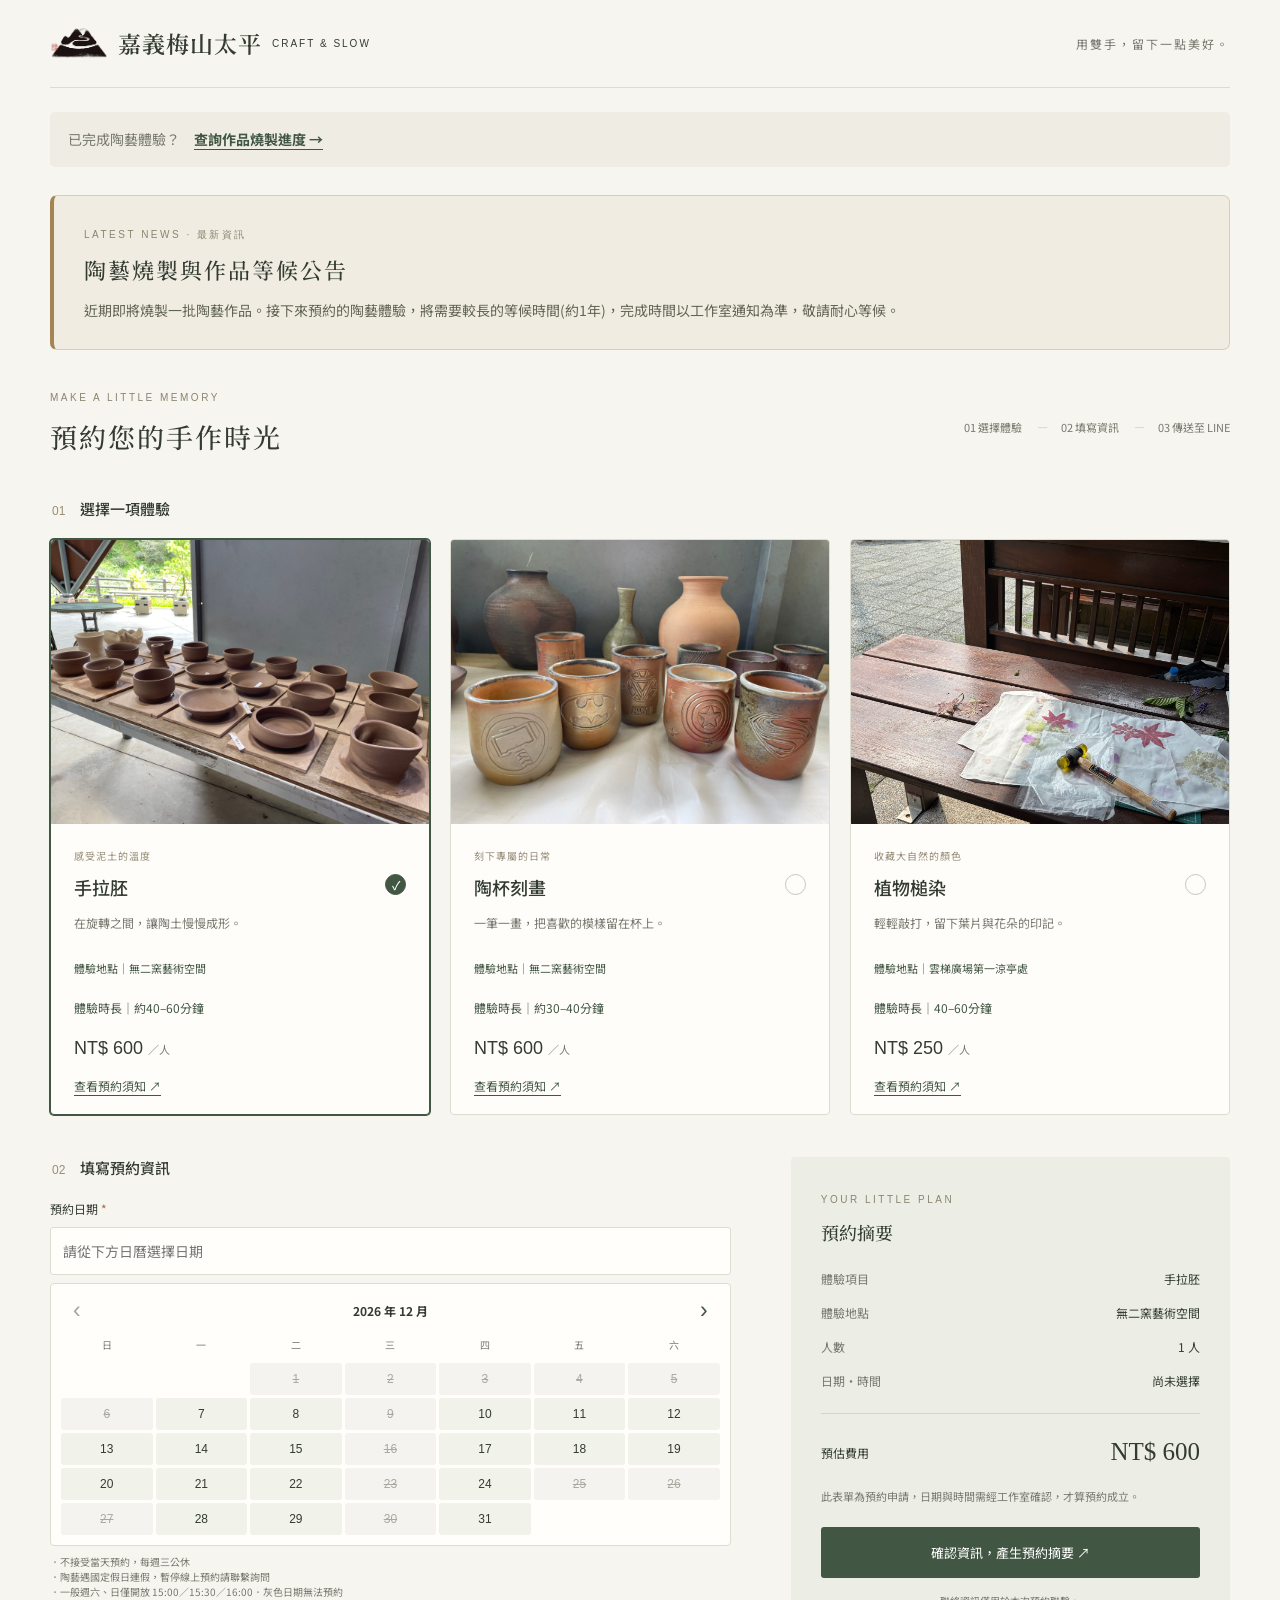
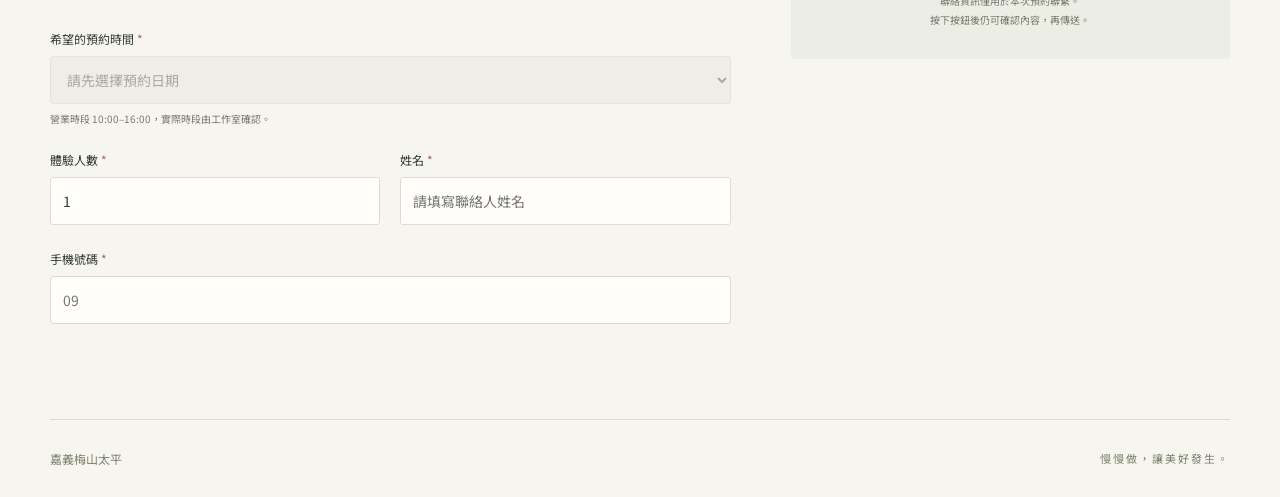
==== index.html @ c58a6919 "Show short booking references and clarify admin sign-in" ====
<!doctype html>
<html lang="zh-Hant"><head>
<meta name="referrer" content="no-referrer">
<meta charset="utf-8"><meta name="viewport" content="width=device-width, initial-scale=1"><title>嘉義梅山太平｜體驗預約</title><meta name="description" content="預約您的手作時光"><meta property="og:type" content="website"><meta property="og:title" content="嘉義梅山太平｜體驗預約"><meta property="og:description" content="預約你的手作時光"><meta name="twitter:card" content="summary"><meta name="twitter:description" content="預約你的手作時光"><link rel="stylesheet" href="style.css"></head>
<body><header><a href="index.html" class="brand"><img id="mascot" hidden alt="工作室吉祥物">嘉義梅山太平 <small>CRAFT & SLOW</small></a><span>用雙手，留下一點美好。</span></header>
<main>
<p class="kiln-entry">已完成陶藝體驗？<a href="kiln-status.html">查詢作品燒製進度 →</a></p>
<section id="latest-news" class="latest-news" aria-labelledby="news-title"><div class="news-copy"><span class="eyebrow">LATEST NEWS · 最新資訊</span><h2 id="news-title"></h2><p id="news-text"></p></div><img id="news-image" hidden alt="工作室最新資訊"></section><section id="booking"><div class="section-head"><div><span class="eyebrow">MAKE A LITTLE MEMORY</span><h2>預約您的手作時光</h2></div><span class="steps">01 選擇體驗 <i>—</i> 02 填寫資訊 <i>—</i> 03 傳送至 LINE</span></div>
<form id="form"><fieldset><legend><b>01</b> 選擇一項體驗</legend><div class="experiences">
<label class="card"><input type="radio" name="experience" value="手拉胚" data-price="600" data-location="無二窯藝術空間" checked><div class="tile clay">◒</div><div class="card-body"><span class="tag">感受泥土的溫度</span><h3>手拉胚 <span class="check">✓</span></h3><p>在旋轉之間，讓陶土慢慢成形。</p><p class="location">體驗地點｜無二窯藝術空間</p><p class="duration">體驗時長｜約40–60分鐘</p><strong>NT$ 600 <small>／人</small></strong><span class="notice-hint">查看預約須知 ↗</span></div></label>
<label class="card"><input type="radio" name="experience" value="陶杯刻畫" data-price="600" data-location="無二窯藝術空間"><div class="tile cup">☕</div><div class="card-body"><span class="tag">刻下專屬的日常</span><h3>陶杯刻畫 <span class="check">✓</span></h3><p>一筆一畫，把喜歡的模樣留在杯上。</p><p class="location">體驗地點｜無二窯藝術空間</p><p class="duration">體驗時長｜約30–40分鐘</p><strong>NT$ 600 <small>／人</small></strong><span class="notice-hint">查看預約須知 ↗</span></div></label>
<label class="card"><input type="radio" name="experience" value="植物槌染" data-price="250" data-location="雲梯廣場第一涼亭處"><div class="tile plant">❧</div><div class="card-body"><span class="tag">收藏大自然的顏色</span><h3>植物槌染 <span class="check">✓</span></h3><p>輕輕敲打，留下葉片與花朵的印記。</p><p class="location">體驗地點｜雲梯廣場第一涼亭處</p><p class="duration">體驗時長｜40–60分鐘</p><strong>NT$ 250 <small>／人</small></strong><span class="notice-hint">查看預約須知 ↗</span></div></label></div></fieldset>
<div class="booking-grid"><fieldset class="details"><legend><b>02</b> 填寫預約資訊</legend><div class="fields"><div class="date-field"><label for="date">預約日期 <em>*</em></label><input type="text" id="date" readonly placeholder="請從下方日曆選擇日期" aria-describedby="date-help"><div id="calendar" aria-label="選擇預約日期"></div><small id="date-help">．不接受當天預約，每週三公休<br>．陶藝遇國定假日連假，暫停線上預約請聯繫詢問<br>．一般週六、日僅開放 15:00／15:30／16:00．灰色日期無法預約</small><p id="date-error" role="alert" class="date-error"></p></div><label class="time-field">希望的預約時間 <em>*</em><select id="time" required><option value="">請選擇時間</option><option value="10:00">10:00</option><option value="10:30">10:30</option><option value="11:00">11:00</option><option value="11:30">11:30</option><option value="12:00">12:00</option><option value="12:30">12:30</option><option value="13:00">13:00</option><option value="13:30">13:30</option><option value="14:00">14:00</option><option value="14:30">14:30</option><option value="15:00">15:00</option><option value="15:30">15:30</option><option value="16:00">16:00</option></select><small>營業時段 10:00–16:00，實際時段由工作室確認。</small></label><label>體驗人數 <em>*</em><input type="number" id="people" min="1" max="999" value="1" required inputmode="numeric"></label><label>姓名 <em>*</em><input id="name" autocomplete="name" placeholder="請填寫聯絡人姓名" maxlength="50" required></label><label class="full">手機號碼 <em>*</em><input type="tel" id="phone" autocomplete="tel-national" inputmode="numeric" placeholder="09" pattern="09[0-9]{8}" minlength="10" maxlength="10" title="請輸入 09 開頭的 10 碼台灣手機號碼" required></label></div></fieldset>
<aside><span class="eyebrow">YOUR LITTLE PLAN</span><h3>預約摘要</h3><dl><div><dt>體驗項目</dt><dd id="sum-exp"></dd></div><div><dt>體驗地點</dt><dd id="sum-location"></dd></div><div><dt>人數</dt><dd id="sum-people"></dd></div><div><dt>日期・時間</dt><dd id="sum-date">尚未選擇</dd></div></dl><div class="total"><span>預估費用</span><strong id="total"></strong></div><p class="note">此表單為預約申請，日期與時間需經工作室確認，才算預約成立。</p><button type="submit" class="primary">確認資訊，產生預約摘要 ↗</button><p class="privacy">聯絡資訊僅用於本次預約聯繫。<br>按下按鈕後仍可確認內容，再傳送。</p></aside></div></form></section>
<footer>嘉義梅山太平 <span>慢慢做，讓美好發生。</span></footer></main>
<dialog id="experience-dialog" aria-labelledby="info-title"><div class="notice-top"><span>預約前，先了解一下</span><button type="button" id="notice-close" aria-label="關閉預約須知">×</button></div><div class="notice-scroll"><section class="experience-info" aria-label="體驗注意事項"><div class="info-heading"><div><span class="eyebrow">BEFORE YOUR EXPERIENCE</span><h3 id="info-title">手拉胚｜預約須知</h3></div><span>隨體驗項目切換</span></div><div class="info-grid"><div><ul id="experience-notes"></ul><p class="note">營業時段 10:00–16:00。實際預約日期與時間，須待工作室回覆確認。</p></div><div class="process-frame custom-image" id="process-frame" hidden><img id="process-image" alt="體驗過程"><button type="button" id="motion-toggle" class="secondary" hidden>暫停動畫</button></div></div></section></div><div class="notice-bottom"><button type="button" id="notice-confirm" class="primary">了解，繼續填寫預約</button></div></dialog><dialog id="review"><form method="dialog"><button class="close" aria-label="關閉">×</button></form><span class="eyebrow">ONE MORE LITTLE STEP</span><h2>確認你的預約申請</h2><p>姓名和手機保留在工作室的預約名單，用於預約確認與到場核對。請從工作室官方 LINE 開啟本頁，儲存後，小卡會自動傳回開啟此頁的一對一聊天室，顯示預約編號、體驗、日期、時間和人數。若需要，系統也會傳送一則配對訊息。</p><div id="card-preview" class="card-preview"><h3>體驗預約申請</h3><pre id="message"></pre></div><p id="status" role="status"></p><button id="save-booking" class="primary" type="button">儲存預約申請</button><a id="official-chat" class="line-entry secondary" hidden>到官方 LINE 傳送預約編號 ↗</a><button id="copy" class="secondary" type="button" hidden>複製預約編號</button><p class="note">收到工作室確認回覆後，預約才正式成立。</p></dialog>
<script src="config.js"></script><script src="holidays.js"></script><script src="availability.js"></script><script src="app.js"></script><script src="booking-card.js"></script><script src="line.js"></script><script src="notices.js"></script><script src="updates.js"></script></body></html>
---- style.css ----
@import url('https://fonts.googleapis.com/css2?family=Noto+Sans+TC:wght@400;500;600;700&family=Noto+Serif+TC:wght@500;600&display=swap');
:root{--ink:#343c32;--muted:#77796f;--paper:#f7f5ef;--green:#425743;--line:#dddcd1}*{box-sizing:border-box}html{scroll-behavior:smooth}body{margin:0;background:var(--paper);color:var(--ink);font:14px 'Noto Sans TC',sans-serif}header{height:88px;display:flex;align-items:center;justify-content:space-between;max-width:1180px;margin:auto;border-bottom:1px solid var(--line)}a{color:inherit;text-decoration:none}.brand{font:600 24px 'Noto Serif TC',serif;letter-spacing:2px}.brand small{font:10px sans-serif;letter-spacing:2px;margin-left:12px}header>span{color:var(--muted);font-size:12px;letter-spacing:2px}main{max-width:1180px;margin:auto}.intro{display:grid;grid-template-columns:1fr 1fr;align-items:center;padding:60px 35px 50px;gap:40px}.eyebrow{font:10px sans-serif;letter-spacing:2.5px;color:#8a856f}h1{font:500 43px/1.6 'Noto Serif TC',serif;letter-spacing:3px;margin:18px 0}p{line-height:1.9;color:var(--muted)}.intro p{letter-spacing:1px}.anchor{display:inline-block;border-bottom:1px solid var(--green);padding:12px 0;margin-top:12px;font-size:13px}.art{background:#eae7db;border-radius:50% 50% 5px 5px;padding:20px 0 25px;text-align:center}.art svg{width:100%;display:block}.art span{font:12px 'Noto Serif TC',serif;letter-spacing:4px;color:#7c7968}#booking{padding:38px 0 0;border-top:1px solid var(--line)}.section-head{display:flex;align-items:center;justify-content:space-between;margin-bottom:30px}h2{font:500 27px 'Noto Serif TC',serif;letter-spacing:2px;margin:12px 0}.steps{font-size:11px;color:var(--muted)}.steps i{padding:0 12px;color:#b5b5a9}fieldset{border:0;padding:0;margin:0 0 35px;min-width:0}legend{font-weight:500;margin-bottom:20px;font-size:15px}legend b{font:12px sans-serif;color:#9b8d74;margin-right:12px}.experiences{display:grid;grid-template-columns:repeat(3,1fr);gap:20px}.card{display:block;position:relative;cursor:pointer;border:1px solid var(--line);background:#fffdfa;transition:.2s;overflow:hidden;border-radius:4px}.card:has(input:checked){border-color:var(--green);box-shadow:0 0 0 1px var(--green)}.card:has(input:focus-visible){outline:3px solid #ba875d;outline-offset:4px}.card input{position:absolute;opacity:0}.tile{height:128px;display:grid;place-items:center;font:85px Georgia;color:#9f6246;background:#e9dbcb}.cup{background:#e6e2d7;color:#7e7b68;font-size:72px}.plant{background:#dfe6d7;color:#67775a;font-size:100px}.card-body{padding:20px 23px}.tag{font-size:10px;color:#948b76;letter-spacing:1px}h3{font-size:18px;font-weight:500;margin:10px 0}.card p{font-size:12px;margin-bottom:24px}.card strong{font:500 18px sans-serif}.card strong small{font:11px 'Noto Sans TC';color:var(--muted)}.check{float:right;border:1px solid #c6c8bd;border-radius:50%;width:21px;height:21px;text-align:center;color:transparent;font-size:12px;line-height:20px}.card:has(input:checked) .check{background:var(--green);color:white;border-color:var(--green)}.booking-grid{display:grid;grid-template-columns:1.55fr 1fr;gap:60px;margin-top:42px}.fields{display:grid;grid-template-columns:1fr 1fr;gap:25px 20px}.fields label{font-size:12px}.fields em{color:#9c6b50;font-style:normal}.fields input{display:block;width:100%;min-height:48px;border:1px solid var(--line);border-radius:3px;background:#fffefa;padding:12px;font:14px 'Noto Sans TC';color:var(--ink);margin-top:9px}.fields input:focus{outline:2px solid #84937a;outline-offset:1px}.fields small{display:block;font-size:10px;color:var(--muted);margin-top:7px}.full{grid-column:1/-1}aside{background:#eceee5;padding:30px;border-radius:4px;align-self:start}aside h3{font-family:'Noto Serif TC';margin:12px 0 25px}dl{font-size:12px}dl>div{display:flex;justify-content:space-between;gap:12px;margin:17px 0}dt{color:var(--muted);flex-shrink:0}dd{margin:0;text-align:right}.total{border-top:1px solid #d2d6c8;margin-top:24px;padding-top:24px;display:flex;justify-content:space-between;align-items:center;font-size:12px}.total strong{font:25px Georgia}.note{font-size:11px;line-height:1.9;margin:20px 0}.primary,.secondary{border:0;border-radius:3px;padding:16px 12px;width:100%;font:13px 'Noto Sans TC';cursor:pointer;background:var(--green);color:white}.primary:hover{background:#314332}button:disabled{opacity:.5;cursor:default}.secondary{background:#eeeee5;color:var(--ink);margin-top:10px}.privacy{font-size:10px;text-align:center;margin:13px 0 0}footer{display:flex;justify-content:space-between;border-top:1px solid var(--line);margin-top:60px;padding:30px 0;color:#7c806f;font-size:12px}footer span{font-size:11px;letter-spacing:2px}dialog{border:0;border-radius:8px;padding:36px;max-width:480px;width:calc(100% - 32px);color:var(--ink);background:var(--paper)}dialog::backdrop{background:#202b2380}dialog p{font-size:12px}dialog pre{white-space:pre-wrap;background:#eeece3;padding:20px;font:14px/1.9 'Noto Sans TC';user-select:text}.close{float:right;border:0;background:none;font-size:27px;cursor:pointer}#status{color:#6b583e}@media(max-width:800px){header,main{margin:0 22px}header{height:72px}.brand{font-size:19px}.brand small,header>span,.steps{display:none}.intro{grid-template-columns:1fr;padding:38px 0;gap:30px}h1{font-size:34px}.art{max-width:450px;width:100%;margin:auto}.section-head{margin-bottom:25px}.experiences{gap:12px}.card-body{padding:14px}.card p{display:none}.tile{height:100px;font-size:65px}.card h3{font-size:15px}.tag{font-size:9px}.card strong{font-size:15px}.check{width:17px;height:17px;line-height:16px}.booking-grid{grid-template-columns:1fr;gap:0;margin-top:35px}aside{padding:26px}.details{margin-bottom:30px}h2{font-size:23px}}@media(max-width:440px){.experiences{grid-template-columns:1fr}.card{display:flex}.tile{width:95px;min-width:95px;height:auto}.card-body{flex:1}.card p{display:block;margin:6px 0 12px}.card h3{margin:6px 0}.fields{gap:20px 12px}.art{display:block;max-width:320px}.intro{padding-bottom:40px}.intro p{font-size:12px}footer span{letter-spacing:0}dialog{padding:25px}}

.before-booking{background:#eeece3;border-radius:4px;padding:20px 25px;margin-bottom:30px}.before-booking h3{font-family:'Noto Serif TC';margin-top:0}.before-booking ul{padding-left:20px;margin-bottom:0;font-size:12px;color:var(--muted);line-height:2}.card .location{display:block;font-size:11px;color:var(--green);margin:10px 0 18px}


#booking{border-top:0;padding-top:35px}.experience-info{border:1px solid var(--line);background:#fffefa;padding:25px;margin:0 0 35px;border-radius:5px}.info-heading{display:flex;justify-content:space-between;align-items:center;margin-bottom:20px}.info-heading>span{font-size:11px;color:var(--muted)}.info-grid{display:grid;grid-template-columns:minmax(0,1fr) minmax(0,1fr);gap:35px}.process-frame{width:100%;overflow:hidden;align-self:start}.process-frame img{display:block;width:300%;max-width:none;height:auto}.process-frame.custom-image img{width:100%}.info-grid ul{font-size:13px;line-height:2;padding-left:20px;color:var(--muted)}@media(max-width:650px){.info-grid{grid-template-columns:1fr;gap:20px}.experience-info{padding:18px}.info-heading>span{display:none}.info-heading h3{font-size:16px}}
[hidden]{display:none!important}.info-grid:has(.process-frame[hidden]){grid-template-columns:1fr}#mascot{width:52px;height:52px;object-fit:contain;vertical-align:middle;margin-right:10px}.tile img{width:100%;height:100%;object-fit:cover}.tile{overflow:hidden}
.date-field>label{font-size:12px}.date-field>input{display:block;width:100%;padding:12px;border:1px solid var(--line);border-radius:3px;margin-top:9px;background:#fffefa;font:14px 'Noto Sans TC';color:var(--ink)}.date-field>small{display:block;margin-top:8px;font-size:10px;color:var(--muted)}#calendar{border:1px solid var(--line);border-radius:4px;background:#fffefa;margin-top:8px;padding:10px}.calendar-nav{display:flex;align-items:center;justify-content:space-between;margin-bottom:10px;font-size:12px}.calendar-nav button{border:0;background:transparent;color:var(--green);font-size:23px;padding:3px 12px;cursor:pointer}.calendar-grid{display:grid;grid-template-columns:repeat(7,minmax(0,1fr));gap:3px}.calendar-grid .weekday{text-align:center;color:var(--muted);font-size:10px;padding-bottom:8px}.calendar-grid button{border:0;border-radius:3px;background:#f1f2e9;color:var(--ink);padding:9px 0;font:12px sans-serif;cursor:pointer}.calendar-grid button:disabled{opacity:1;color:#aaa99f;background:#f4f3ef;text-decoration:line-through;cursor:not-allowed}.calendar-grid button[aria-pressed=true]{background:var(--green);color:#fff}.calendar-grid button:focus-visible{outline:2px solid #ba875d;outline-offset:1px}.date-error{font-size:11px;color:#a04732;margin:6px 0}.fields{align-items:start}

.info-grid #experience-notes{margin-top:0}.experience-info .info-heading{margin-bottom:12px}


.fields select{display:block;width:100%;min-height:48px;border:1px solid var(--line);border-radius:3px;background:#fffefa;padding:12px;font:14px 'Noto Sans TC';color:var(--ink);margin-top:9px}.fields select:focus{outline:2px solid #84937a;outline-offset:1px}

/* 日期整列，時間放下一列；照片完整呈現 */
.date-field,.time-field{grid-column:1/-1}.tile{height:240px;min-height:240px}.tile img{object-fit:contain;background:#eeeae0}.brand{display:flex;align-items:center;gap:10px;font-size:23px;letter-spacing:1px}#mascot{width:58px;height:58px;margin:0;flex:none}.brand small{margin-left:0}.line-entry{display:block;text-align:center;margin-top:10px}.card-preview{border:1px solid #ccd5c7;border-radius:8px;background:white;overflow:hidden;margin:18px 0}.card-preview h3{background:#425743;color:white;margin:0;padding:16px;font-size:17px}.card-preview pre{margin:0;background:white;font-size:13px;padding:18px}.card-preview pre{white-space:pre-wrap}@media(max-width:800px){.tile{height:210px;min-height:210px}.brand{font-size:19px}}@media(max-width:440px){.card{display:block}.tile{width:100%;height:240px;min-height:240px}.card-body{padding:18px}.calendar-grid button{padding:12px 0}.brand{font-size:18px}#mascot{width:46px;height:46px}}
/* 體驗照片統一橫式 4:3，完整顯示 */
.card .tile{width:100%;height:auto;min-height:0;aspect-ratio:4/3;position:relative;overflow:hidden}
.card .tile img{position:absolute;inset:0;display:block;width:100%;height:100%;object-fit:contain}
@media(max-width:800px){.card{display:block}.card .tile{width:100%;height:auto;min-height:0;aspect-ratio:4/3}}
.notice-hint{display:block;color:var(--green);font-size:12px;margin-top:18px;text-decoration:underline;text-underline-offset:4px}#experience-dialog{padding:0;width:min(640px,calc(100% - 24px));max-height:88dvh;overflow:hidden}#experience-dialog[open]{display:flex;flex-direction:column}.notice-top{display:flex;align-items:center;justify-content:space-between;padding:14px 22px;border-bottom:1px solid var(--line);font-size:12px;color:var(--muted);flex-shrink:0}.notice-top button{border:0;background:none;color:var(--ink);font-size:28px;cursor:pointer;width:40px;height:40px}.notice-scroll{overflow-y:auto;overscroll-behavior:contain;padding:22px;min-height:0}.notice-scroll .experience-info{border:0;padding:0;margin:0;background:transparent}.notice-scroll .info-heading>span{display:none}.notice-scroll .info-grid{grid-template-columns:1fr;gap:20px}.notice-scroll .process-frame img{width:100%;height:auto;transform:none;max-height:55dvh;object-fit:contain}.notice-bottom{padding:14px 22px;border-top:1px solid var(--line);flex-shrink:0}body:has(#experience-dialog[open]){overflow:hidden}#experience-dialog .info-heading h3{font-size:23px}#experience-dialog .info-grid ul{font-size:14px;line-height:2}

.card .duration{display:block;color:var(--green);font-size:12px;margin:8px 0 18px}

.latest-news{margin-top:28px;padding:26px 30px;border:1px solid #d9cdb7;border-left:4px solid #a48454;border-radius:7px;background:#f0ece2;display:flex;align-items:center;gap:25px}.latest-news h2{font-size:22px;margin:12px 0}.latest-news p{white-space:pre-line;margin:0;font-size:14px;color:#626554}.news-copy{flex:1}.latest-news img{width:220px;max-height:250px;object-fit:contain;border-radius:4px}.fields select:disabled{background:#ecebe4;color:#8a8a7b}@media(max-width:650px){.latest-news{padding:20px;flex-direction:column;align-items:stretch}.latest-news h2{font-size:19px}.latest-news img{width:100%;max-height:300px}}

.kiln-entry{display:flex;flex-wrap:wrap;align-items:center;gap:6px 14px;padding:14px 18px;margin:24px 0 0;background:#eeece3;border-radius:5px}
.kiln-entry a,.kiln-back{color:var(--green);font-weight:700;text-decoration:underline;text-underline-offset:4px}
.kiln-page{width:calc(100% - 44px);max-width:720px;margin:32px auto 56px}
.kiln-panel{background:#fffefa;border:1px solid var(--line);border-radius:8px;padding:clamp(18px,5vw,40px);margin-top:18px;line-height:1.7}
.kiln-panel h1{font:600 clamp(24px,5vw,34px) 'Noto Serif TC',serif;margin:8px 0}
.kiln-panel form{margin-top:24px}
.kiln-panel label{font-weight:700}
.kiln-controls{display:flex;gap:10px;margin-top:6px}
.kiln-controls input{min-width:0;flex:1;border:1px solid var(--line);border-radius:3px;padding:12px;color:var(--ink);background:white;font:16px 'Noto Sans TC',sans-serif}
.kiln-controls button{width:auto;flex:none;padding-inline:18px}
.kiln-note{font-size:13px;color:#575c50}
#kiln-message{font-weight:700}
.kiln-result{border-block:1px solid var(--line);padding:12px 0}
.kiln-stages {
  list-style: none;
  margin: 0;
  padding: 0;
}
.kiln-stages li {
  position: relative;
  padding: 10px 0 10px 34px;
}
.kiln-stages li::before,
.kiln-stages li::after {
  content: '';
  position: absolute;
  left: 11px;
  transform: translateX(-50%);
}
.kiln-stages li::before {
  inset-block: 0;
  width: 2px;
  background: var(--line);
}
.kiln-stages li:first-child::before { top: 50%; }
.kiln-stages li:last-child::before { bottom: 50%; }
.kiln-stages li::after {
  top: 50%;
  width: 12px;
  height: 12px;
  transform: translate(-50%, -50%);
  border: 2px solid #77796f;
  border-radius: 50%;
  background: #fffefa;
}
.kiln-stages li[aria-current=step] {
  color: var(--green);
  font-weight: 700;
}
.kiln-stages li[aria-current=step]::after {
  background: var(--green);
  border-color: var(--green);
  box-shadow: 0 0 0 4px #dce7d6;
}
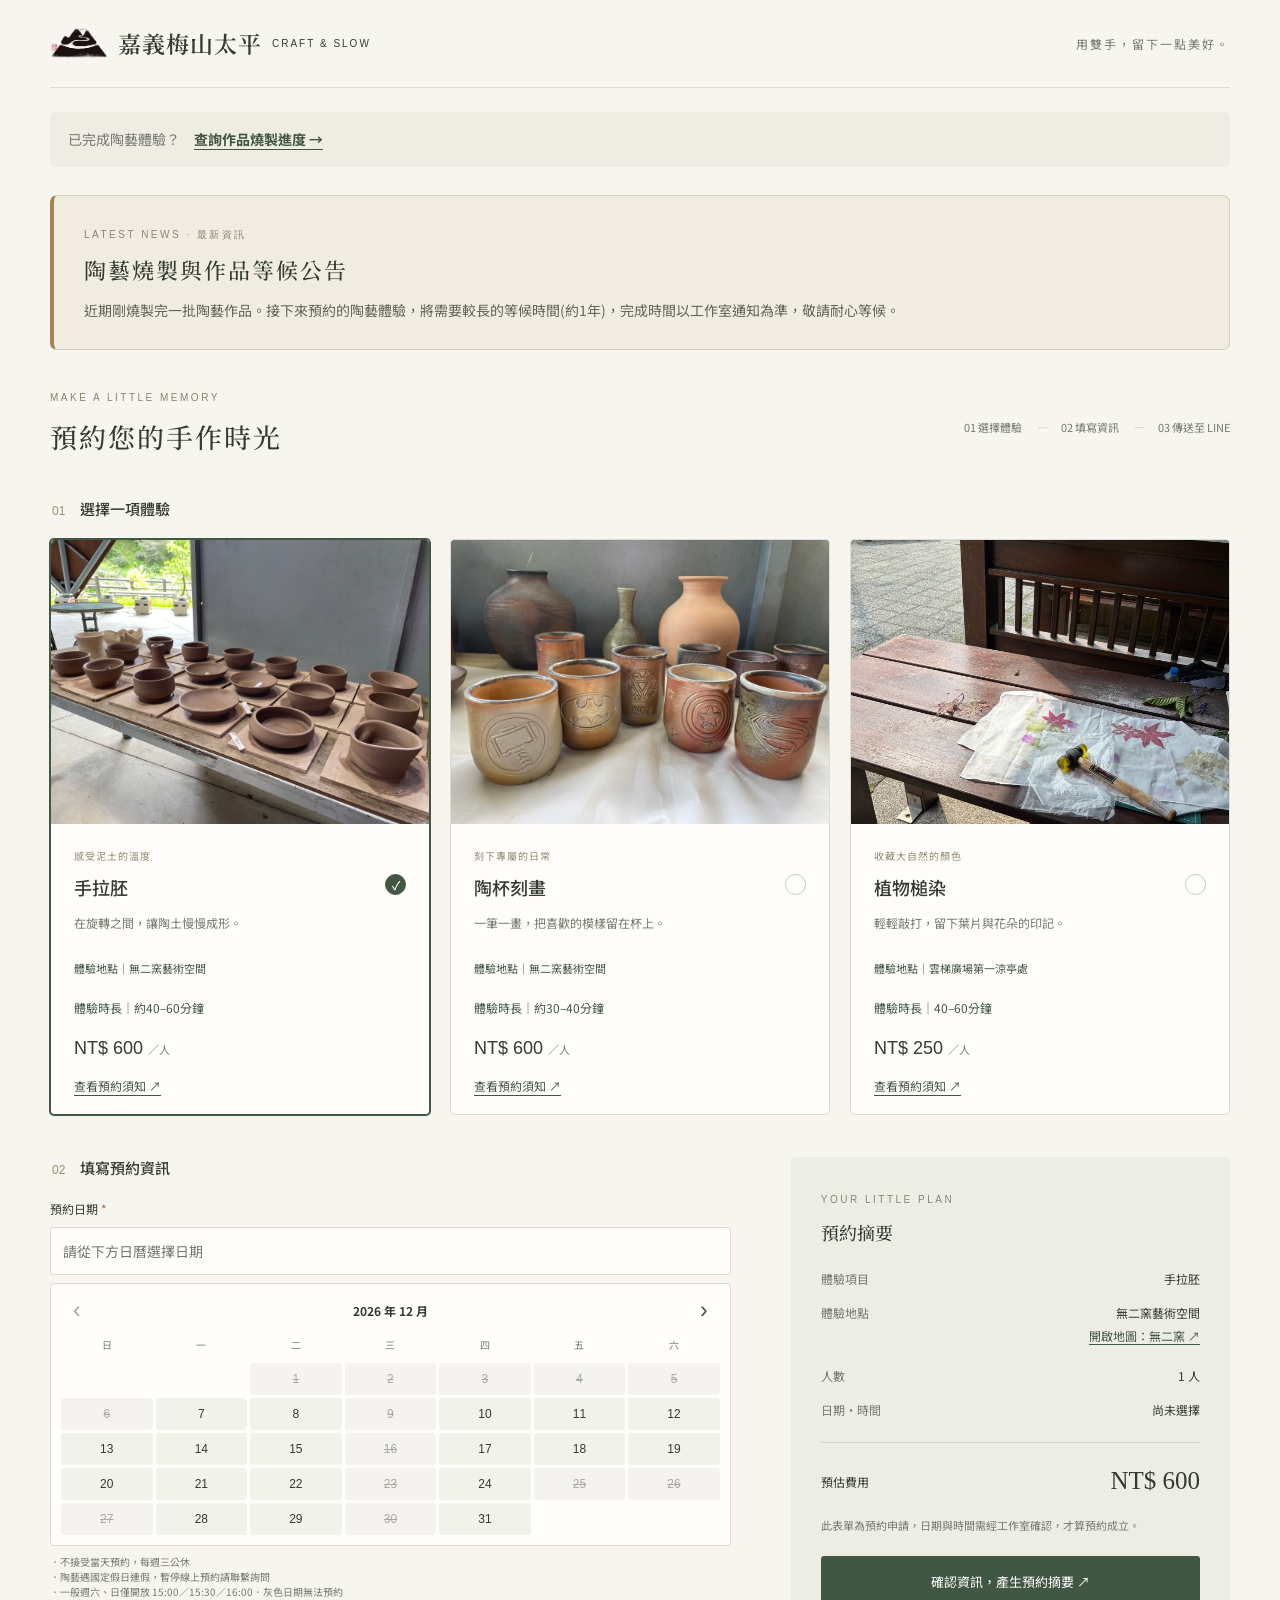
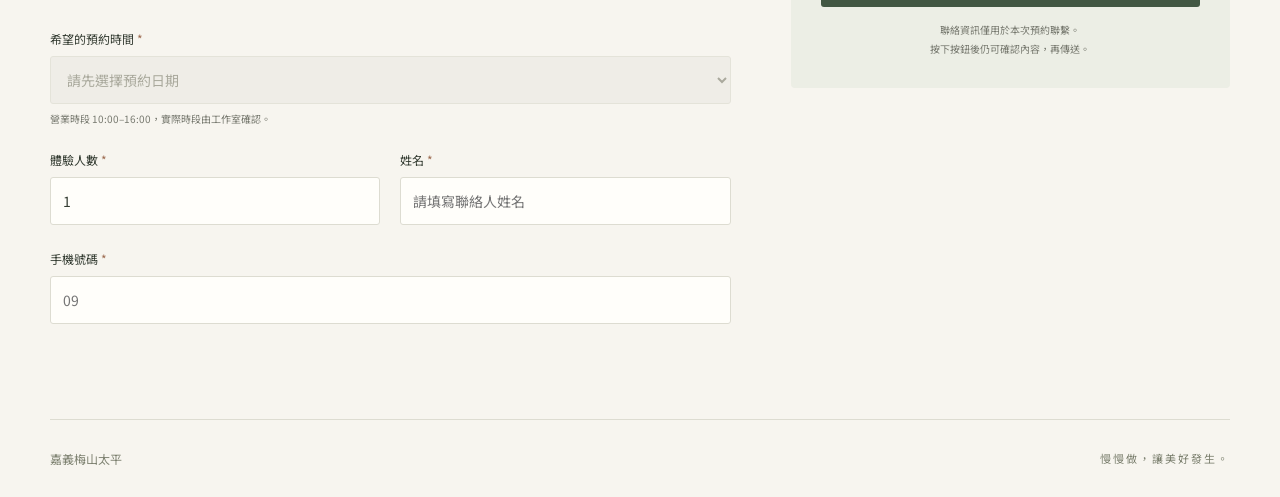
==== commit 1064dfb8: "newnew" ====
--- a/index.html
+++ b/index.html
@@ -9,11 +9,11 @@
 <form id="form"><fieldset><legend><b>01</b> 選擇一項體驗</legend><div class="experiences">
 <label class="card"><input type="radio" name="experience" value="手拉胚" data-price="600" data-location="無二窯藝術空間" checked><div class="tile clay">◒</div><div class="card-body"><span class="tag">感受泥土的溫度</span><h3>手拉胚 <span class="check">✓</span></h3><p>在旋轉之間，讓陶土慢慢成形。</p><p class="location">體驗地點｜無二窯藝術空間</p><p class="duration">體驗時長｜約40–60分鐘</p><strong>NT$ 600 <small>／人</small></strong><span class="notice-hint">查看預約須知 ↗</span></div></label>
 <label class="card"><input type="radio" name="experience" value="陶杯刻畫" data-price="600" data-location="無二窯藝術空間"><div class="tile cup">☕</div><div class="card-body"><span class="tag">刻下專屬的日常</span><h3>陶杯刻畫 <span class="check">✓</span></h3><p>一筆一畫，把喜歡的模樣留在杯上。</p><p class="location">體驗地點｜無二窯藝術空間</p><p class="duration">體驗時長｜約30–40分鐘</p><strong>NT$ 600 <small>／人</small></strong><span class="notice-hint">查看預約須知 ↗</span></div></label>
-<label class="card"><input type="radio" name="experience" value="植物槌染" data-price="250" data-location="雲梯廣場第一涼亭處"><div class="tile plant">❧</div><div class="card-body"><span class="tag">收藏大自然的顏色</span><h3>植物槌染 <span class="check">✓</span></h3><p>輕輕敲打，留下葉片與花朵的印記。</p><p class="location">體驗地點｜雲梯廣場第一涼亭處</p><p class="duration">體驗時長｜40–60分鐘</p><strong>NT$ 250 <small>／人</small></strong><span class="notice-hint">查看預約須知 ↗</span></div></label></div></fieldset>
+<label class="card"><input type="radio" name="experience" value="植物槌染" data-map-destination="嘉義縣梅山鄉太平雲梯遊客中心" data-price="250" data-location="雲梯廣場第一涼亭處"><div class="tile plant">❧</div><div class="card-body"><span class="tag">收藏大自然的顏色</span><h3>植物槌染 <span class="check">✓</span></h3><p>輕輕敲打，留下葉片與花朵的印記。</p><p class="location">體驗地點｜雲梯廣場第一涼亭處</p><p class="duration">體驗時長｜40–60分鐘</p><strong>NT$ 250 <small>／人</small></strong><span class="notice-hint">查看預約須知 ↗</span></div></label></div></fieldset>
 <div class="booking-grid"><fieldset class="details"><legend><b>02</b> 填寫預約資訊</legend><div class="fields"><div class="date-field"><label for="date">預約日期 <em>*</em></label><input type="text" id="date" readonly placeholder="請從下方日曆選擇日期" aria-describedby="date-help"><div id="calendar" aria-label="選擇預約日期"></div><small id="date-help">．不接受當天預約，每週三公休<br>．陶藝遇國定假日連假，暫停線上預約請聯繫詢問<br>．一般週六、日僅開放 15:00／15:30／16:00．灰色日期無法預約</small><p id="date-error" role="alert" class="date-error"></p></div><label class="time-field">希望的預約時間 <em>*</em><select id="time" required><option value="">請選擇時間</option><option value="10:00">10:00</option><option value="10:30">10:30</option><option value="11:00">11:00</option><option value="11:30">11:30</option><option value="12:00">12:00</option><option value="12:30">12:30</option><option value="13:00">13:00</option><option value="13:30">13:30</option><option value="14:00">14:00</option><option value="14:30">14:30</option><option value="15:00">15:00</option><option value="15:30">15:30</option><option value="16:00">16:00</option></select><small>營業時段 10:00–16:00，實際時段由工作室確認。</small></label><label>體驗人數 <em>*</em><input type="number" id="people" min="1" max="999" value="1" required inputmode="numeric"></label><label>姓名 <em>*</em><input id="name" autocomplete="name" placeholder="請填寫聯絡人姓名" maxlength="50" required></label><label class="full">手機號碼 <em>*</em><input type="tel" id="phone" autocomplete="tel-national" inputmode="numeric" placeholder="09" pattern="09[0-9]{8}" minlength="10" maxlength="10" title="請輸入 09 開頭的 10 碼台灣手機號碼" required></label></div></fieldset>
-<aside><span class="eyebrow">YOUR LITTLE PLAN</span><h3>預約摘要</h3><dl><div><dt>體驗項目</dt><dd id="sum-exp"></dd></div><div><dt>體驗地點</dt><dd id="sum-location"></dd></div><div><dt>人數</dt><dd id="sum-people"></dd></div><div><dt>日期・時間</dt><dd id="sum-date">尚未選擇</dd></div></dl><div class="total"><span>預估費用</span><strong id="total"></strong></div><p class="note">此表單為預約申請，日期與時間需經工作室確認，才算預約成立。</p><button type="submit" class="primary">確認資訊，產生預約摘要 ↗</button><p class="privacy">聯絡資訊僅用於本次預約聯繫。<br>按下按鈕後仍可確認內容，再傳送。</p></aside></div></form></section>
+<aside><span class="eyebrow">YOUR LITTLE PLAN</span><h3>預約摘要</h3><dl><div><dt>體驗項目</dt><dd id="sum-exp"></dd></div><div><dt>體驗地點</dt><dd><span id="sum-location"></span><br><a id="sum-map" class="map-link" target="_blank" rel="noopener noreferrer"></a></dd></div><div><dt>人數</dt><dd id="sum-people"></dd></div><div><dt>日期・時間</dt><dd id="sum-date">尚未選擇</dd></div></dl><div class="total"><span>預估費用</span><strong id="total"></strong></div><p class="note">此表單為預約申請，日期與時間需經工作室確認，才算預約成立。</p><button type="submit" class="primary">確認資訊，產生預約摘要 ↗</button><p class="privacy">聯絡資訊僅用於本次預約聯繫。<br>按下按鈕後仍可確認內容，再傳送。</p></aside></div></form></section>
 <footer>嘉義梅山太平 <span>慢慢做，讓美好發生。</span></footer></main>
-<dialog id="experience-dialog" aria-labelledby="info-title"><div class="notice-top"><span>預約前，先了解一下</span><button type="button" id="notice-close" aria-label="關閉預約須知">×</button></div><div class="notice-scroll"><section class="experience-info" aria-label="體驗注意事項"><div class="info-heading"><div><span class="eyebrow">BEFORE YOUR EXPERIENCE</span><h3 id="info-title">手拉胚｜預約須知</h3></div><span>隨體驗項目切換</span></div><div class="info-grid"><div><ul id="experience-notes"></ul><p class="note">營業時段 10:00–16:00。實際預約日期與時間，須待工作室回覆確認。</p></div><div class="process-frame custom-image" id="process-frame" hidden><img id="process-image" alt="體驗過程"><button type="button" id="motion-toggle" class="secondary" hidden>暫停動畫</button></div></div></section></div><div class="notice-bottom"><button type="button" id="notice-confirm" class="primary">了解，繼續填寫預約</button></div></dialog><dialog id="review"><form method="dialog"><button class="close" aria-label="關閉">×</button></form><span class="eyebrow">ONE MORE LITTLE STEP</span><h2>確認你的預約申請</h2><p>姓名和手機保留在工作室的預約名單，用於預約確認與到場核對。請從工作室官方 LINE 開啟本頁，儲存後，小卡會自動傳回開啟此頁的一對一聊天室，顯示預約編號、體驗、日期、時間和人數。若需要，系統也會傳送一則配對訊息。</p><div id="card-preview" class="card-preview"><h3>體驗預約申請</h3><pre id="message"></pre></div><p id="status" role="status"></p><button id="save-booking" class="primary" type="button">儲存預約申請</button><a id="official-chat" class="line-entry secondary" hidden>到官方 LINE 傳送預約編號 ↗</a><button id="copy" class="secondary" type="button" hidden>複製預約編號</button><p class="note">收到工作室確認回覆後，預約才正式成立。</p></dialog>
+<dialog id="experience-dialog" aria-labelledby="info-title"><div class="notice-top"><span>預約前，先了解一下</span><button type="button" id="notice-close" aria-label="關閉預約須知">×</button></div><div class="notice-scroll"><section class="experience-info" aria-label="體驗注意事項"><div class="info-heading"><div><span class="eyebrow">BEFORE YOUR EXPERIENCE</span><h3 id="info-title">手拉胚｜預約須知</h3></div><span>隨體驗項目切換</span></div><div class="info-grid"><div><ul id="experience-notes"></ul><p class="note">營業時段 10:00–16:00。實際預約日期與時間，須待工作室回覆確認。</p></div><div class="process-frame custom-image" id="process-frame" hidden><img id="process-image" alt="體驗過程"><button type="button" id="motion-toggle" class="secondary" hidden>暫停動畫</button></div></div></section></div><div class="notice-bottom"><button type="button" id="notice-confirm" class="primary">了解，繼續填寫預約</button></div></dialog><dialog id="review"><form method="dialog"><button class="close" aria-label="關閉">×</button></form><span class="eyebrow">ONE MORE LITTLE STEP</span><h2 id="review-title">確認你的預約申請</h2><p id="review-instructions">姓名和手機保留在工作室的預約名單，用於預約確認與到場核對。請從工作室官方 LINE 開啟本頁，儲存後，小卡會自動傳回開啟此頁的一對一聊天室，顯示預約編號、體驗、日期、時間和人數。若需要，系統也會傳送一則配對訊息。</p><div id="card-preview" class="card-preview"><h3>體驗預約申請</h3><pre id="message"></pre></div><p id="status" role="status"></p><button id="save-booking" class="primary" type="button">儲存預約申請</button><a id="official-chat" class="line-entry secondary" hidden>到官方 LINE 傳送預約編號 ↗</a><button id="copy" class="secondary" type="button" hidden>複製預約編號</button><p class="note">收到工作室確認回覆後，預約才正式成立。</p></dialog>
 <script src="config.js"></script><script src="holidays.js"></script><script src="availability.js"></script><script src="app.js"></script><script src="booking-card.js"></script><script src="line.js"></script><script src="notices.js"></script><script src="updates.js"></script></body></html>
 
 
--- a/style.css
+++ b/style.css
@@ -79,3 +79,5 @@
   border-color: var(--green);
   box-shadow: 0 0 0 4px #dce7d6;
 }
+
+.map-link{display:inline-block;padding:6px 0;color:var(--green);text-decoration:underline;text-underline-offset:3px}
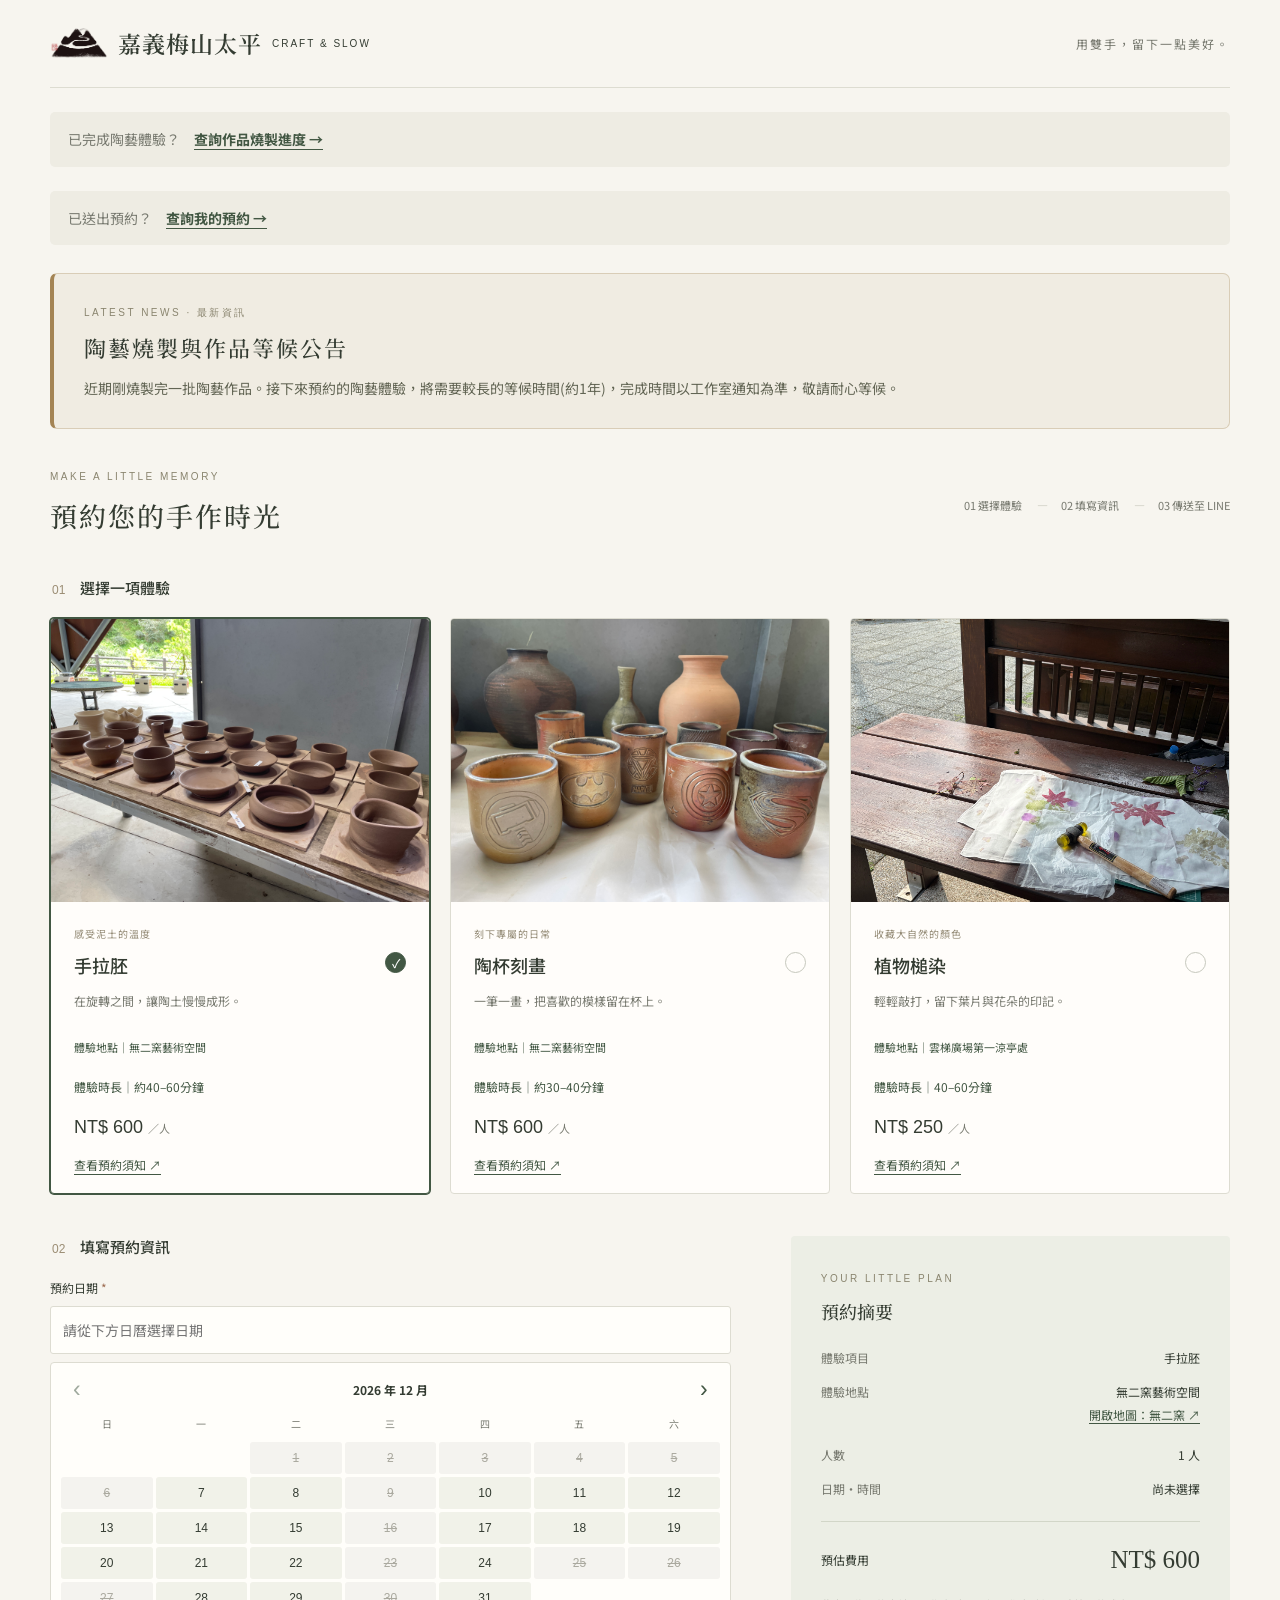
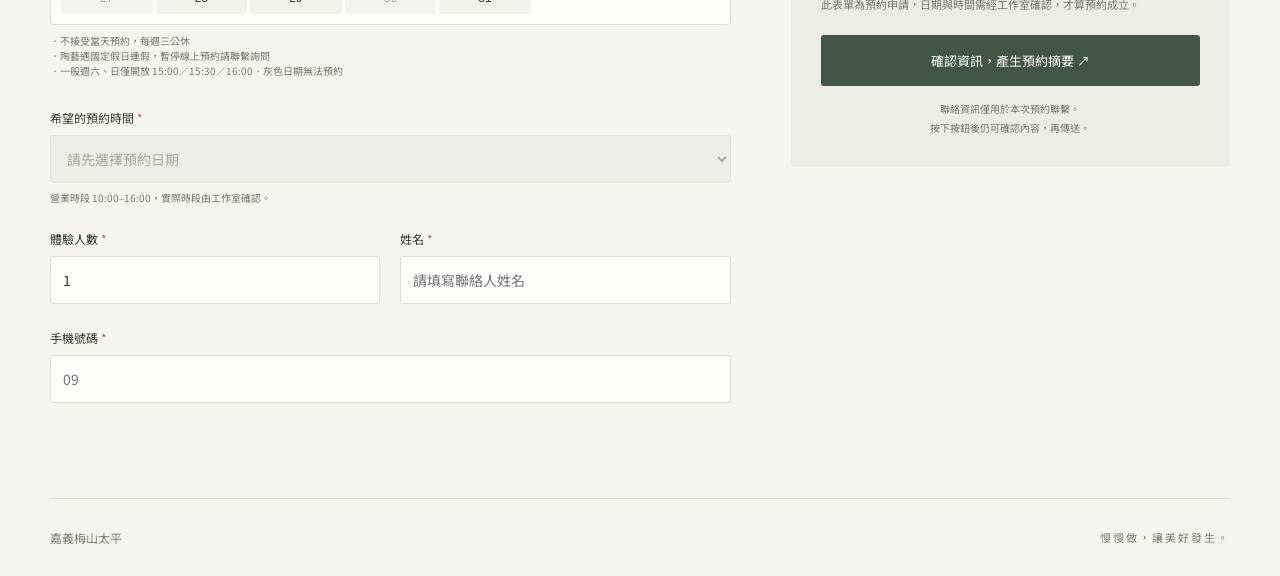
==== commit 0b54dc09: "newnewnew" ====
--- a/index.html
+++ b/index.html
@@ -5,11 +5,12 @@
 <body><header><a href="index.html" class="brand"><img id="mascot" hidden alt="工作室吉祥物">嘉義梅山太平 <small>CRAFT & SLOW</small></a><span>用雙手，留下一點美好。</span></header>
 <main>
 <p class="kiln-entry">已完成陶藝體驗？<a href="kiln-status.html">查詢作品燒製進度 →</a></p>
+<p class="kiln-entry">已送出預約？<a href="booking-status.html">查詢我的預約 →</a></p>
 <section id="latest-news" class="latest-news" aria-labelledby="news-title"><div class="news-copy"><span class="eyebrow">LATEST NEWS · 最新資訊</span><h2 id="news-title"></h2><p id="news-text"></p></div><img id="news-image" hidden alt="工作室最新資訊"></section><section id="booking"><div class="section-head"><div><span class="eyebrow">MAKE A LITTLE MEMORY</span><h2>預約您的手作時光</h2></div><span class="steps">01 選擇體驗 <i>—</i> 02 填寫資訊 <i>—</i> 03 傳送至 LINE</span></div>
 <form id="form"><fieldset><legend><b>01</b> 選擇一項體驗</legend><div class="experiences">
 <label class="card"><input type="radio" name="experience" value="手拉胚" data-price="600" data-location="無二窯藝術空間" checked><div class="tile clay">◒</div><div class="card-body"><span class="tag">感受泥土的溫度</span><h3>手拉胚 <span class="check">✓</span></h3><p>在旋轉之間，讓陶土慢慢成形。</p><p class="location">體驗地點｜無二窯藝術空間</p><p class="duration">體驗時長｜約40–60分鐘</p><strong>NT$ 600 <small>／人</small></strong><span class="notice-hint">查看預約須知 ↗</span></div></label>
 <label class="card"><input type="radio" name="experience" value="陶杯刻畫" data-price="600" data-location="無二窯藝術空間"><div class="tile cup">☕</div><div class="card-body"><span class="tag">刻下專屬的日常</span><h3>陶杯刻畫 <span class="check">✓</span></h3><p>一筆一畫，把喜歡的模樣留在杯上。</p><p class="location">體驗地點｜無二窯藝術空間</p><p class="duration">體驗時長｜約30–40分鐘</p><strong>NT$ 600 <small>／人</small></strong><span class="notice-hint">查看預約須知 ↗</span></div></label>
-<label class="card"><input type="radio" name="experience" value="植物槌染" data-map-destination="嘉義縣梅山鄉太平雲梯遊客中心" data-price="250" data-location="雲梯廣場第一涼亭處"><div class="tile plant">❧</div><div class="card-body"><span class="tag">收藏大自然的顏色</span><h3>植物槌染 <span class="check">✓</span></h3><p>輕輕敲打，留下葉片與花朵的印記。</p><p class="location">體驗地點｜雲梯廣場第一涼亭處</p><p class="duration">體驗時長｜40–60分鐘</p><strong>NT$ 250 <small>／人</small></strong><span class="notice-hint">查看預約須知 ↗</span></div></label></div></fieldset>
+<label class="card"><input type="radio" name="experience" value="植物槌染" data-map-url="https://maps.app.goo.gl/vkw812BzQh6ZYdTZ8" data-price="250" data-location="雲梯廣場第一涼亭處"><div class="tile plant">❧</div><div class="card-body"><span class="tag">收藏大自然的顏色</span><h3>植物槌染 <span class="check">✓</span></h3><p>輕輕敲打，留下葉片與花朵的印記。</p><p class="location">體驗地點｜雲梯廣場第一涼亭處</p><p class="duration">體驗時長｜40–60分鐘</p><strong>NT$ 250 <small>／人</small></strong><span class="notice-hint">查看預約須知 ↗</span></div></label></div></fieldset>
 <div class="booking-grid"><fieldset class="details"><legend><b>02</b> 填寫預約資訊</legend><div class="fields"><div class="date-field"><label for="date">預約日期 <em>*</em></label><input type="text" id="date" readonly placeholder="請從下方日曆選擇日期" aria-describedby="date-help"><div id="calendar" aria-label="選擇預約日期"></div><small id="date-help">．不接受當天預約，每週三公休<br>．陶藝遇國定假日連假，暫停線上預約請聯繫詢問<br>．一般週六、日僅開放 15:00／15:30／16:00．灰色日期無法預約</small><p id="date-error" role="alert" class="date-error"></p></div><label class="time-field">希望的預約時間 <em>*</em><select id="time" required><option value="">請選擇時間</option><option value="10:00">10:00</option><option value="10:30">10:30</option><option value="11:00">11:00</option><option value="11:30">11:30</option><option value="12:00">12:00</option><option value="12:30">12:30</option><option value="13:00">13:00</option><option value="13:30">13:30</option><option value="14:00">14:00</option><option value="14:30">14:30</option><option value="15:00">15:00</option><option value="15:30">15:30</option><option value="16:00">16:00</option></select><small>營業時段 10:00–16:00，實際時段由工作室確認。</small></label><label>體驗人數 <em>*</em><input type="number" id="people" min="1" max="999" value="1" required inputmode="numeric"></label><label>姓名 <em>*</em><input id="name" autocomplete="name" placeholder="請填寫聯絡人姓名" maxlength="50" required></label><label class="full">手機號碼 <em>*</em><input type="tel" id="phone" autocomplete="tel-national" inputmode="numeric" placeholder="09" pattern="09[0-9]{8}" minlength="10" maxlength="10" title="請輸入 09 開頭的 10 碼台灣手機號碼" required></label></div></fieldset>
 <aside><span class="eyebrow">YOUR LITTLE PLAN</span><h3>預約摘要</h3><dl><div><dt>體驗項目</dt><dd id="sum-exp"></dd></div><div><dt>體驗地點</dt><dd><span id="sum-location"></span><br><a id="sum-map" class="map-link" target="_blank" rel="noopener noreferrer"></a></dd></div><div><dt>人數</dt><dd id="sum-people"></dd></div><div><dt>日期・時間</dt><dd id="sum-date">尚未選擇</dd></div></dl><div class="total"><span>預估費用</span><strong id="total"></strong></div><p class="note">此表單為預約申請，日期與時間需經工作室確認，才算預約成立。</p><button type="submit" class="primary">確認資訊，產生預約摘要 ↗</button><p class="privacy">聯絡資訊僅用於本次預約聯繫。<br>按下按鈕後仍可確認內容，再傳送。</p></aside></div></form></section>
 <footer>嘉義梅山太平 <span>慢慢做，讓美好發生。</span></footer></main>
--- a/style.css
+++ b/style.css
@@ -32,6 +32,9 @@
 .kiln-panel h1{font:600 clamp(24px,5vw,34px) 'Noto Serif TC',serif;margin:8px 0}
 .kiln-panel form{margin-top:24px}
 .kiln-panel label{font-weight:700}
+.booking-lookup-form,.booking-confirm-form{display:grid;gap:8px}
+.booking-lookup-form input,.booking-confirm-form input{min-width:0;border:1px solid var(--line);border-radius:3px;padding:10px;font:inherit;font-size:16px;background:white;color:var(--ink)}
+.booking-lookup-form button,.booking-confirm-form button{justify-self:start;margin-top:6px}
 .kiln-controls{display:flex;gap:10px;margin-top:6px}
 .kiln-controls input{min-width:0;flex:1;border:1px solid var(--line);border-radius:3px;padding:12px;color:var(--ink);background:white;font:16px 'Noto Sans TC',sans-serif}
 .kiln-controls button{width:auto;flex:none;padding-inline:18px}
